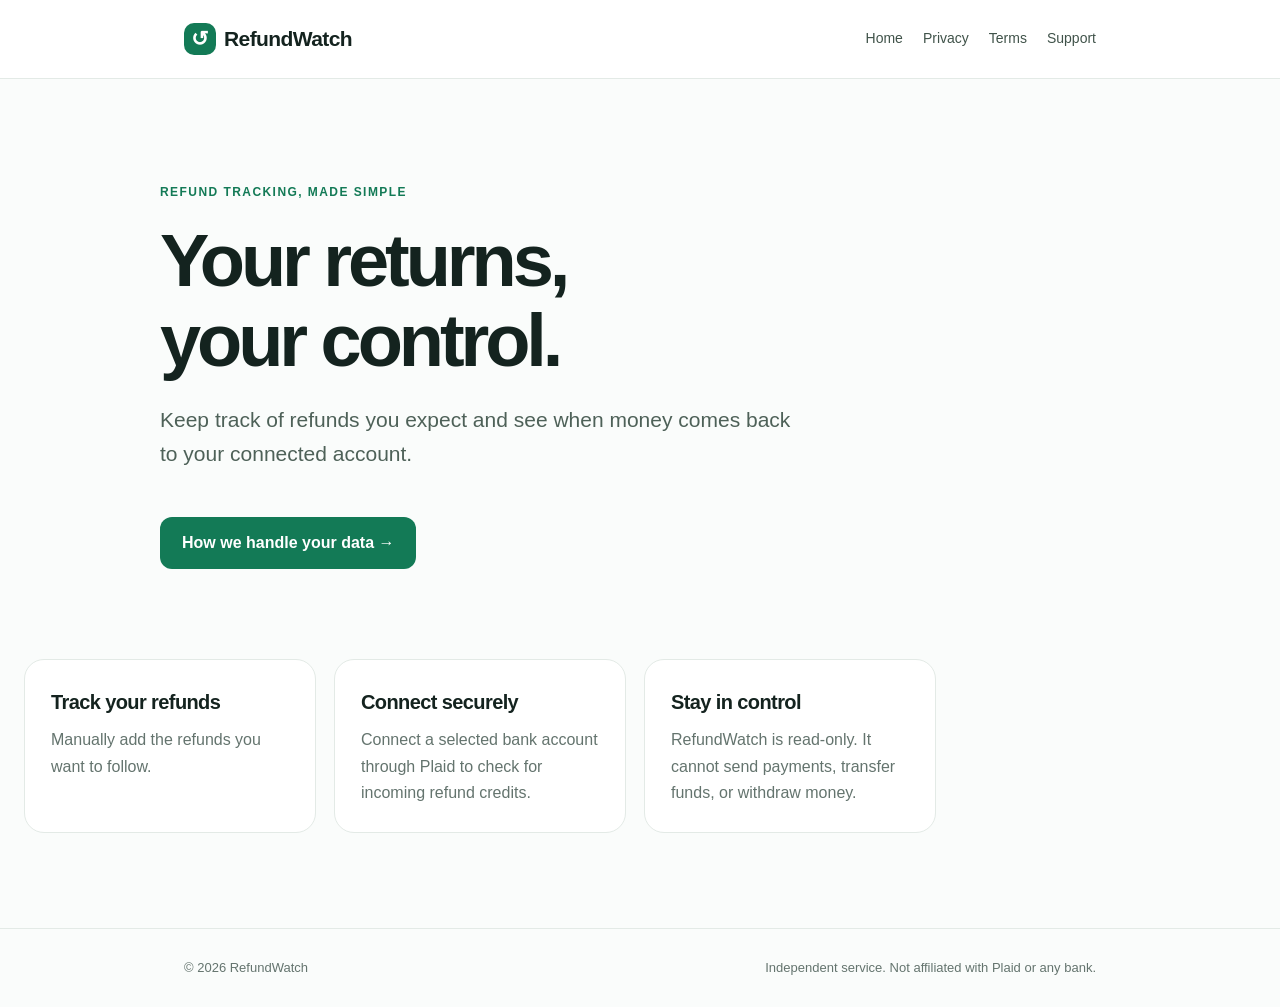
==== index.html @ ef670d80 "Add files via upload Initial RefundWatch website." ====
<!doctype html><html lang="en"><head><meta charset="utf-8"><meta name="viewport" content="width=device-width,initial-scale=1"><meta name="description" content="Track expected refunds and monitor incoming refund credits with RefundWatch."><meta name="theme-color" content="#137a56"><title>Home | RefundWatch</title><link rel="stylesheet" href="styles.css"></head><body><header><nav class="wrap"><a class="brand" href="index.html"><span>↺</span>RefundWatch</a><div class="links"><a href="index.html">Home</a><a href="privacy.html">Privacy</a><a href="terms.html">Terms</a><a href="support.html">Support</a></div></nav></header><main><section class="wrap hero"><div class="eyebrow">Refund tracking, made simple</div><h1>Your returns,<br>your control.</h1><p class="lead">Keep track of refunds you expect and see when money comes back to your connected account.</p><a class="button" href="privacy.html">How we handle your data →</a></section><section class="wrap cards"><article class="card"><h2>Track your refunds</h2><p>Manually add the refunds you want to follow.</p></article><article class="card"><h2>Connect securely</h2><p>Connect a selected bank account through Plaid to check for incoming refund credits.</p></article><article class="card"><h2>Stay in control</h2><p>RefundWatch is read-only. It cannot send payments, transfer funds, or withdraw money.</p></article></section></main><footer><div class="wrap"><span>© 2026 RefundWatch</span><span>Independent service. Not affiliated with Plaid or any bank.</span></div></footer></body></html>
---- styles.css ----
:root{--ink:#14231f;--muted:#64746e;--green:#137a56;--pale:#e8f6ee;--line:#e3eae6}*{box-sizing:border-box}body{margin:0;font-family:-apple-system,BlinkMacSystemFont,"Segoe UI",sans-serif;color:var(--ink);background:#fafcfb;line-height:1.65}a{color:var(--green)}.wrap{max-width:960px;margin:auto;padding:0 24px}header{background:white;border-bottom:1px solid var(--line)}nav{min-height:78px;display:flex;align-items:center;justify-content:space-between;gap:20px;flex-wrap:wrap}.brand{font-size:21px;font-weight:800;text-decoration:none;color:var(--ink);letter-spacing:-.6px}.brand span{display:inline-flex;width:32px;height:32px;align-items:center;justify-content:center;border-radius:10px;background:var(--green);color:white;margin-right:8px}nav .links{display:flex;gap:20px;flex-wrap:wrap}nav .links a{font-size:14px;text-decoration:none;color:#40534a}nav .links a:hover{text-decoration:underline}.hero{padding:104px 0 90px}.eyebrow{color:var(--green);font-weight:700;letter-spacing:.12em;font-size:12px;text-transform:uppercase}h1{font-size:clamp(42px,7vw,74px);letter-spacing:-.055em;line-height:1.08;margin:18px 0 22px}h2{font-size:25px;letter-spacing:-.03em;margin:36px 0 10px}.lead{font-size:21px;color:#4e6158;max-width:650px}.button{display:inline-block;margin-top:24px;background:var(--green);color:white;text-decoration:none;padding:13px 22px;border-radius:12px;font-weight:650}.cards{display:grid;grid-template-columns:repeat(3,1fr);gap:18px;margin:0 0 95px}.card{background:white;border:1px solid var(--line);border-radius:20px;padding:26px}.card h2{font-size:20px;margin:0 0 8px}.card p{color:var(--muted);margin:0}.content{max-width:760px;padding-top:65px;padding-bottom:100px}.content h1{font-size:clamp(38px,5vw,55px)}.content p,.content li{color:#40534a}.note{border-left:4px solid var(--green);background:var(--pale);padding:15px 18px;border-radius:0 12px 12px 0}footer{border-top:1px solid var(--line);padding:28px 0;color:var(--muted);font-size:13px}footer .wrap{display:flex;justify-content:space-between;gap:16px;flex-wrap:wrap}@media(max-width:650px){.hero{padding:70px 0}.cards{grid-template-columns:1fr;margin-bottom:60px}nav{padding:16px 0}.content{padding-top:40px}}
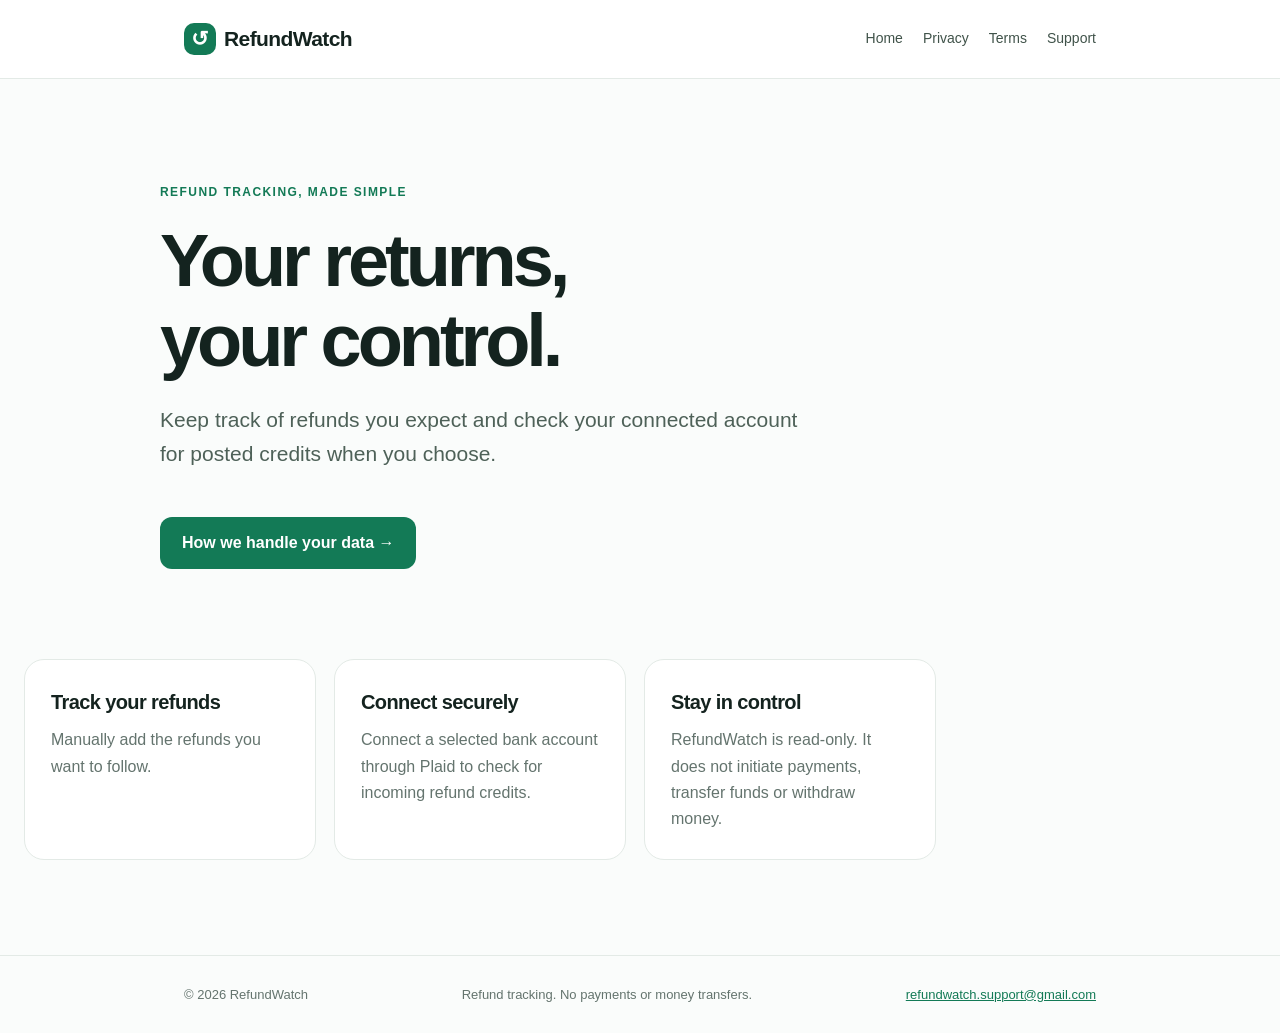
==== commit 89e5fa52: "Prepare reviewed RefundWatch privacy, terms and support pages Preserve the static website design, cl" ====
--- a/index.html
+++ b/index.html
@@ -1 +1,40 @@
-<!doctype html><html lang="en"><head><meta charset="utf-8"><meta name="viewport" content="width=device-width,initial-scale=1"><meta name="description" content="Track expected refunds and monitor incoming refund credits with RefundWatch."><meta name="theme-color" content="#137a56"><title>Home | RefundWatch</title><link rel="stylesheet" href="styles.css"></head><body><header><nav class="wrap"><a class="brand" href="index.html"><span>↺</span>RefundWatch</a><div class="links"><a href="index.html">Home</a><a href="privacy.html">Privacy</a><a href="terms.html">Terms</a><a href="support.html">Support</a></div></nav></header><main><section class="wrap hero"><div class="eyebrow">Refund tracking, made simple</div><h1>Your returns,<br>your control.</h1><p class="lead">Keep track of refunds you expect and see when money comes back to your connected account.</p><a class="button" href="privacy.html">How we handle your data →</a></section><section class="wrap cards"><article class="card"><h2>Track your refunds</h2><p>Manually add the refunds you want to follow.</p></article><article class="card"><h2>Connect securely</h2><p>Connect a selected bank account through Plaid to check for incoming refund credits.</p></article><article class="card"><h2>Stay in control</h2><p>RefundWatch is read-only. It cannot send payments, transfer funds, or withdraw money.</p></article></section></main><footer><div class="wrap"><span>© 2026 RefundWatch</span><span>Independent service. Not affiliated with Plaid or any bank.</span></div></footer></body></html>+<!doctype html>
+<html lang="en">
+<head>
+  <meta charset="utf-8">
+  <meta name="viewport" content="width=device-width,initial-scale=1">
+  <meta name="description" content="Track refunds you register and check connected accounts for posted credits with RefundWatch.">
+  <meta name="theme-color" content="#137a56">
+  <title>Home | RefundWatch</title>
+  <link rel="stylesheet" href="styles.css">
+</head>
+<body>
+  <a class="skip-link" href="#main">Skip to content</a>
+  <header>
+    <nav class="wrap" aria-label="Main navigation">
+      <a class="brand" href="index.html"><span aria-hidden="true">↺</span>RefundWatch</a>
+      <div class="links"><a href="index.html" aria-current="page">Home</a> <a href="privacy.html">Privacy</a> <a href="terms.html">Terms</a> <a href="support.html">Support</a></div>
+    </nav>
+  </header>
+  <main id="main" tabindex="-1">
+    <section class="wrap hero">
+      <div class="eyebrow">Refund tracking, made simple</div>
+      <h1>Your returns,<br>your control.</h1>
+      <p class="lead">Keep track of refunds you expect and check your connected account for posted credits when you choose.</p>
+      <a class="button" href="privacy.html">How we handle your data →</a>
+    </section>
+    <section class="wrap cards">
+      <article class="card"><h2>Track your refunds</h2><p>Manually add the refunds you want to follow.</p></article>
+      <article class="card"><h2>Connect securely</h2><p>Connect a selected bank account through Plaid to check for incoming refund credits.</p></article>
+      <article class="card"><h2>Stay in control</h2><p>RefundWatch is read-only. It does not initiate payments, transfer funds or withdraw money.</p></article>
+    </section>
+  </main>
+  <footer>
+    <div class="wrap">
+      <span>© 2026 RefundWatch</span>
+      <span>Refund tracking. No payments or money transfers.</span>
+      <a href="mailto:refundwatch.support@gmail.com">refundwatch.support@gmail.com</a>
+    </div>
+  </footer>
+</body>
+</html>
--- a/styles.css
+++ b/styles.css
@@ -1 +1,6 @@
- :root{--ink:#14231f;--muted:#64746e;--green:#137a56;--pale:#e8f6ee;--line:#e3eae6}*{box-sizing:border-box}body{margin:0;font-family:-apple-system,BlinkMacSystemFont,"Segoe UI",sans-serif;color:var(--ink);background:#fafcfb;line-height:1.65}a{color:var(--green)}.wrap{max-width:960px;margin:auto;padding:0 24px}header{background:white;border-bottom:1px solid var(--line)}nav{min-height:78px;display:flex;align-items:center;justify-content:space-between;gap:20px;flex-wrap:wrap}.brand{font-size:21px;font-weight:800;text-decoration:none;color:var(--ink);letter-spacing:-.6px}.brand span{display:inline-flex;width:32px;height:32px;align-items:center;justify-content:center;border-radius:10px;background:var(--green);color:white;margin-right:8px}nav .links{display:flex;gap:20px;flex-wrap:wrap}nav .links a{font-size:14px;text-decoration:none;color:#40534a}nav .links a:hover{text-decoration:underline}.hero{padding:104px 0 90px}.eyebrow{color:var(--green);font-weight:700;letter-spacing:.12em;font-size:12px;text-transform:uppercase}h1{font-size:clamp(42px,7vw,74px);letter-spacing:-.055em;line-height:1.08;margin:18px 0 22px}h2{font-size:25px;letter-spacing:-.03em;margin:36px 0 10px}.lead{font-size:21px;color:#4e6158;max-width:650px}.button{display:inline-block;margin-top:24px;background:var(--green);color:white;text-decoration:none;padding:13px 22px;border-radius:12px;font-weight:650}.cards{display:grid;grid-template-columns:repeat(3,1fr);gap:18px;margin:0 0 95px}.card{background:white;border:1px solid var(--line);border-radius:20px;padding:26px}.card h2{font-size:20px;margin:0 0 8px}.card p{color:var(--muted);margin:0}.content{max-width:760px;padding-top:65px;padding-bottom:100px}.content h1{font-size:clamp(38px,5vw,55px)}.content p,.content li{color:#40534a}.note{border-left:4px solid var(--green);background:var(--pale);padding:15px 18px;border-radius:0 12px 12px 0}footer{border-top:1px solid var(--line);padding:28px 0;color:var(--muted);font-size:13px}footer .wrap{display:flex;justify-content:space-between;gap:16px;flex-wrap:wrap}@media(max-width:650px){.hero{padding:70px 0}.cards{grid-template-columns:1fr;margin-bottom:60px}nav{padding:16px 0}.content{padding-top:40px}}+ :root{--ink:#14231f;--muted:#64746e;--green:#137a56;--pale:#e8f6ee;--line:#e3eae6}*{box-sizing:border-box}body{margin:0;font-family:-apple-system,BlinkMacSystemFont,"Segoe UI",sans-serif;color:var(--ink);background:#fafcfb;line-height:1.65}a{color:var(--green)}.wrap{max-width:960px;margin:auto;padding:0 24px}header{background:white;border-bottom:1px solid var(--line)}nav{min-height:78px;display:flex;align-items:center;justify-content:space-between;gap:20px;flex-wrap:wrap}.brand{font-size:21px;font-weight:800;text-decoration:none;color:var(--ink);letter-spacing:-.6px}.brand span{display:inline-flex;width:32px;height:32px;align-items:center;justify-content:center;border-radius:10px;background:var(--green);color:white;margin-right:8px}nav .links{display:flex;gap:20px;flex-wrap:wrap}nav .links a{font-size:14px;text-decoration:none;color:#40534a}nav .links a:hover{text-decoration:underline}.hero{padding:104px 0 90px}.eyebrow{color:var(--green);font-weight:700;letter-spacing:.12em;font-size:12px;text-transform:uppercase}h1{font-size:clamp(42px,7vw,74px);letter-spacing:-.055em;line-height:1.08;margin:18px 0 22px}h2{font-size:25px;letter-spacing:-.03em;margin:36px 0 10px}.lead{font-size:21px;color:#4e6158;max-width:650px}.button{display:inline-block;margin-top:24px;background:var(--green);color:white;text-decoration:none;padding:13px 22px;border-radius:12px;font-weight:650}.cards{display:grid;grid-template-columns:repeat(3,1fr);gap:18px;margin:0 0 95px}.card{background:white;border:1px solid var(--line);border-radius:20px;padding:26px}.card h2{font-size:20px;margin:0 0 8px}.card p{color:var(--muted);margin:0}.content{max-width:760px;padding-top:65px;padding-bottom:100px}.content h1{font-size:clamp(38px,5vw,55px)}.content p,.content li{color:#40534a}.note{border-left:4px solid var(--green);background:var(--pale);padding:15px 18px;border-radius:0 12px 12px 0}footer{border-top:1px solid var(--line);padding:28px 0;color:var(--muted);font-size:13px}footer .wrap{display:flex;justify-content:space-between;gap:16px;flex-wrap:wrap}@media(max-width:650px){.hero{padding:70px 0}.cards{grid-template-columns:1fr;margin-bottom:60px}nav{padding:16px 0}.content{padding-top:40px}}
+/* Keyboard access and long legal-page links; existing visual design is preserved. */
+a:focus-visible{outline:3px solid var(--green);outline-offset:4px}
+.skip-link{position:absolute;top:12px;left:12px;transform:translateY(-200%);background:white;color:var(--ink);padding:8px 16px;z-index:10}
+.skip-link:focus{transform:none}
+.content,a[href^="mailto:"]{overflow-wrap:anywhere}
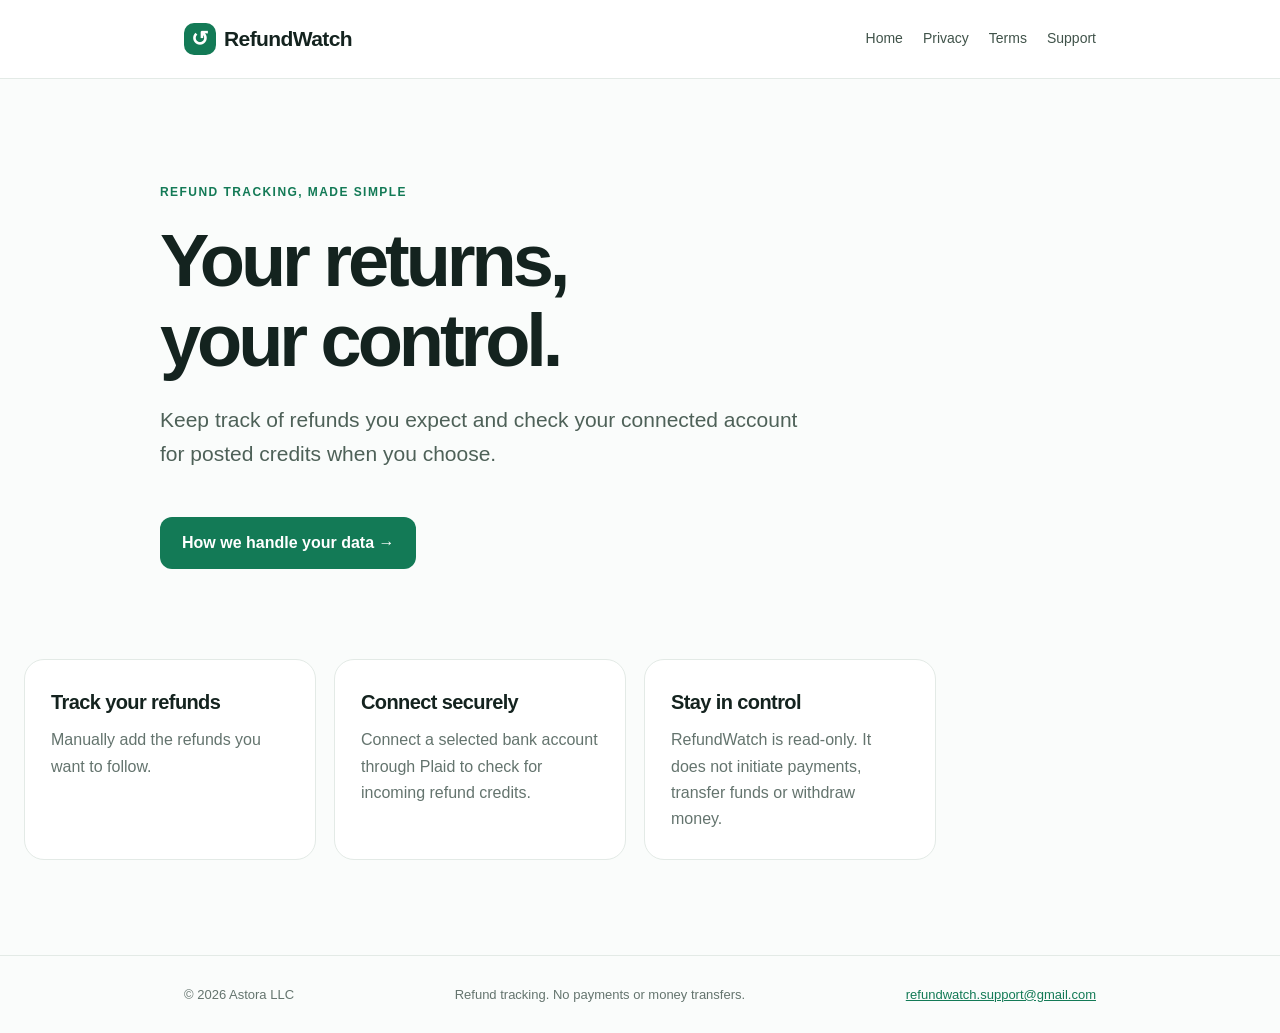
==== commit d3f08cd3: "Legal pages: name Astora LLC as operator and describe deletion-marker expiry Replace Livapo LLC with" ====
--- a/index.html
+++ b/index.html
@@ -31,7 +31,7 @@
   </main>
   <footer>
     <div class="wrap">
-      <span>© 2026 RefundWatch</span>
+      <span>© 2026 Astora LLC</span>
       <span>Refund tracking. No payments or money transfers.</span>
       <a href="mailto:refundwatch.support@gmail.com">refundwatch.support@gmail.com</a>
     </div>
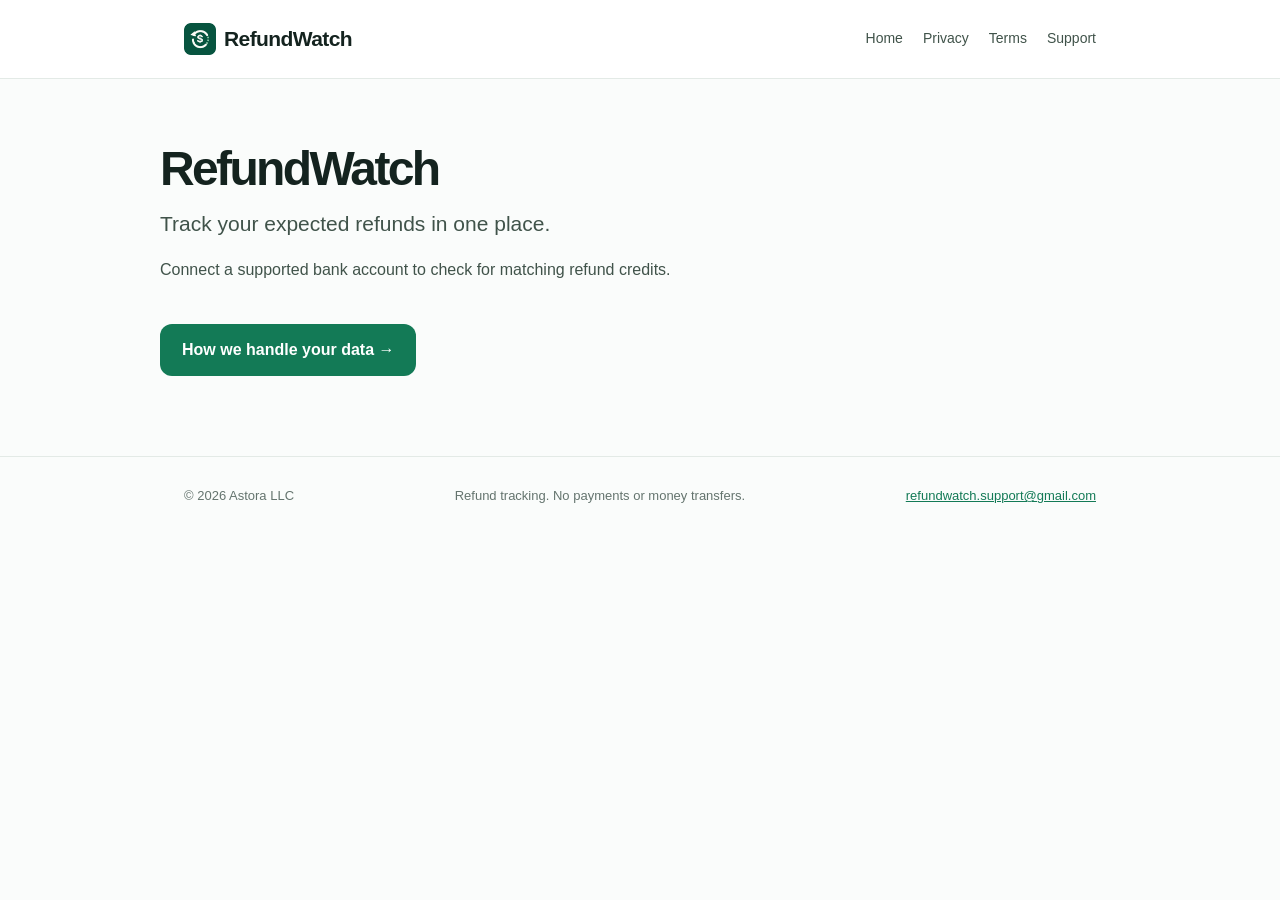
==== commit 89e492f0: "RW-6: Final website release cleanup - Replace placeholder brand glyph with the approved Figma AppIco" ====
--- a/index.html
+++ b/index.html
@@ -12,21 +12,16 @@
   <a class="skip-link" href="#main">Skip to content</a>
   <header>
     <nav class="wrap" aria-label="Main navigation">
-      <a class="brand" href="index.html"><span aria-hidden="true">↺</span>RefundWatch</a>
+      <a class="brand" href="index.html"><img src="assets/refundwatch-logo.png" alt="" width="32" height="32">RefundWatch</a>
       <div class="links"><a href="index.html" aria-current="page">Home</a> <a href="privacy.html">Privacy</a> <a href="terms.html">Terms</a> <a href="support.html">Support</a></div>
     </nav>
   </header>
   <main id="main" tabindex="-1">
-    <section class="wrap hero">
-      <div class="eyebrow">Refund tracking, made simple</div>
-      <h1>Your returns,<br>your control.</h1>
-      <p class="lead">Keep track of refunds you expect and check your connected account for posted credits when you choose.</p>
+    <section class="wrap intro">
+      <h1>RefundWatch</h1>
+      <p class="lead">Track your expected refunds in one place.</p>
+      <p>Connect a supported bank account to check for matching refund credits.</p>
       <a class="button" href="privacy.html">How we handle your data →</a>
-    </section>
-    <section class="wrap cards">
-      <article class="card"><h2>Track your refunds</h2><p>Manually add the refunds you want to follow.</p></article>
-      <article class="card"><h2>Connect securely</h2><p>Connect a selected bank account through Plaid to check for incoming refund credits.</p></article>
-      <article class="card"><h2>Stay in control</h2><p>RefundWatch is read-only. It does not initiate payments, transfer funds or withdraw money.</p></article>
     </section>
   </main>
   <footer>
--- a/styles.css
+++ b/styles.css
@@ -1,4 +1,4 @@
- :root{--ink:#14231f;--muted:#64746e;--green:#137a56;--pale:#e8f6ee;--line:#e3eae6}*{box-sizing:border-box}body{margin:0;font-family:-apple-system,BlinkMacSystemFont,"Segoe UI",sans-serif;color:var(--ink);background:#fafcfb;line-height:1.65}a{color:var(--green)}.wrap{max-width:960px;margin:auto;padding:0 24px}header{background:white;border-bottom:1px solid var(--line)}nav{min-height:78px;display:flex;align-items:center;justify-content:space-between;gap:20px;flex-wrap:wrap}.brand{font-size:21px;font-weight:800;text-decoration:none;color:var(--ink);letter-spacing:-.6px}.brand span{display:inline-flex;width:32px;height:32px;align-items:center;justify-content:center;border-radius:10px;background:var(--green);color:white;margin-right:8px}nav .links{display:flex;gap:20px;flex-wrap:wrap}nav .links a{font-size:14px;text-decoration:none;color:#40534a}nav .links a:hover{text-decoration:underline}.hero{padding:104px 0 90px}.eyebrow{color:var(--green);font-weight:700;letter-spacing:.12em;font-size:12px;text-transform:uppercase}h1{font-size:clamp(42px,7vw,74px);letter-spacing:-.055em;line-height:1.08;margin:18px 0 22px}h2{font-size:25px;letter-spacing:-.03em;margin:36px 0 10px}.lead{font-size:21px;color:#4e6158;max-width:650px}.button{display:inline-block;margin-top:24px;background:var(--green);color:white;text-decoration:none;padding:13px 22px;border-radius:12px;font-weight:650}.cards{display:grid;grid-template-columns:repeat(3,1fr);gap:18px;margin:0 0 95px}.card{background:white;border:1px solid var(--line);border-radius:20px;padding:26px}.card h2{font-size:20px;margin:0 0 8px}.card p{color:var(--muted);margin:0}.content{max-width:760px;padding-top:65px;padding-bottom:100px}.content h1{font-size:clamp(38px,5vw,55px)}.content p,.content li{color:#40534a}.note{border-left:4px solid var(--green);background:var(--pale);padding:15px 18px;border-radius:0 12px 12px 0}footer{border-top:1px solid var(--line);padding:28px 0;color:var(--muted);font-size:13px}footer .wrap{display:flex;justify-content:space-between;gap:16px;flex-wrap:wrap}@media(max-width:650px){.hero{padding:70px 0}.cards{grid-template-columns:1fr;margin-bottom:60px}nav{padding:16px 0}.content{padding-top:40px}}
+ :root{--ink:#14231f;--muted:#64746e;--green:#137a56;--pale:#e8f6ee;--line:#e3eae6}*{box-sizing:border-box}body{margin:0;font-family:-apple-system,BlinkMacSystemFont,"Segoe UI",sans-serif;color:var(--ink);background:#fafcfb;line-height:1.65}a{color:var(--green)}.wrap{max-width:960px;margin:auto;padding:0 24px}header{background:white;border-bottom:1px solid var(--line)}nav{min-height:78px;display:flex;align-items:center;justify-content:space-between;gap:20px;flex-wrap:wrap}.brand{font-size:21px;font-weight:800;text-decoration:none;color:var(--ink);letter-spacing:-.6px}.brand{display:inline-flex;align-items:center}.brand img{width:32px;height:32px;margin-right:8px;flex:none}nav .links{display:flex;gap:20px;flex-wrap:wrap}nav .links a{font-size:14px;text-decoration:none;color:#40534a}nav .links a:hover{text-decoration:underline}.hero{padding:104px 0 90px}.eyebrow{color:var(--green);font-weight:700;letter-spacing:.12em;font-size:12px;text-transform:uppercase}h1{font-size:clamp(42px,7vw,74px);letter-spacing:-.055em;line-height:1.08;margin:18px 0 22px}h2{font-size:25px;letter-spacing:-.03em;margin:36px 0 10px}.lead{font-size:21px;color:#4e6158;max-width:650px}.button{display:inline-block;margin-top:24px;background:var(--green);color:white;text-decoration:none;padding:13px 22px;border-radius:12px;font-weight:650}.cards{display:grid;grid-template-columns:repeat(3,1fr);gap:18px;margin:0 0 95px}.card{background:white;border:1px solid var(--line);border-radius:20px;padding:26px}.card h2{font-size:20px;margin:0 0 8px}.card p{color:var(--muted);margin:0}.content{max-width:760px;padding-top:65px;padding-bottom:100px}.content h1{font-size:clamp(38px,5vw,55px)}.content p,.content li{color:#40534a}.note{border-left:4px solid var(--green);background:var(--pale);padding:15px 18px;border-radius:0 12px 12px 0}footer{border-top:1px solid var(--line);padding:28px 0;color:var(--muted);font-size:13px}footer .wrap{display:flex;justify-content:space-between;gap:16px;flex-wrap:wrap}.intro{padding:64px 0 80px}.intro h1{font-size:clamp(34px,5vw,48px);margin:0 0 12px}.intro .lead{margin:0 0 8px}.intro p{color:#40534a}@media(max-width:650px){.intro{padding:40px 0 56px}.hero{padding:70px 0}.cards{grid-template-columns:1fr;margin-bottom:60px}nav{padding:16px 0}.content{padding-top:40px}}
 /* Keyboard access and long legal-page links; existing visual design is preserved. */
 a:focus-visible{outline:3px solid var(--green);outline-offset:4px}
 .skip-link{position:absolute;top:12px;left:12px;transform:translateY(-200%);background:white;color:var(--ink);padding:8px 16px;z-index:10}
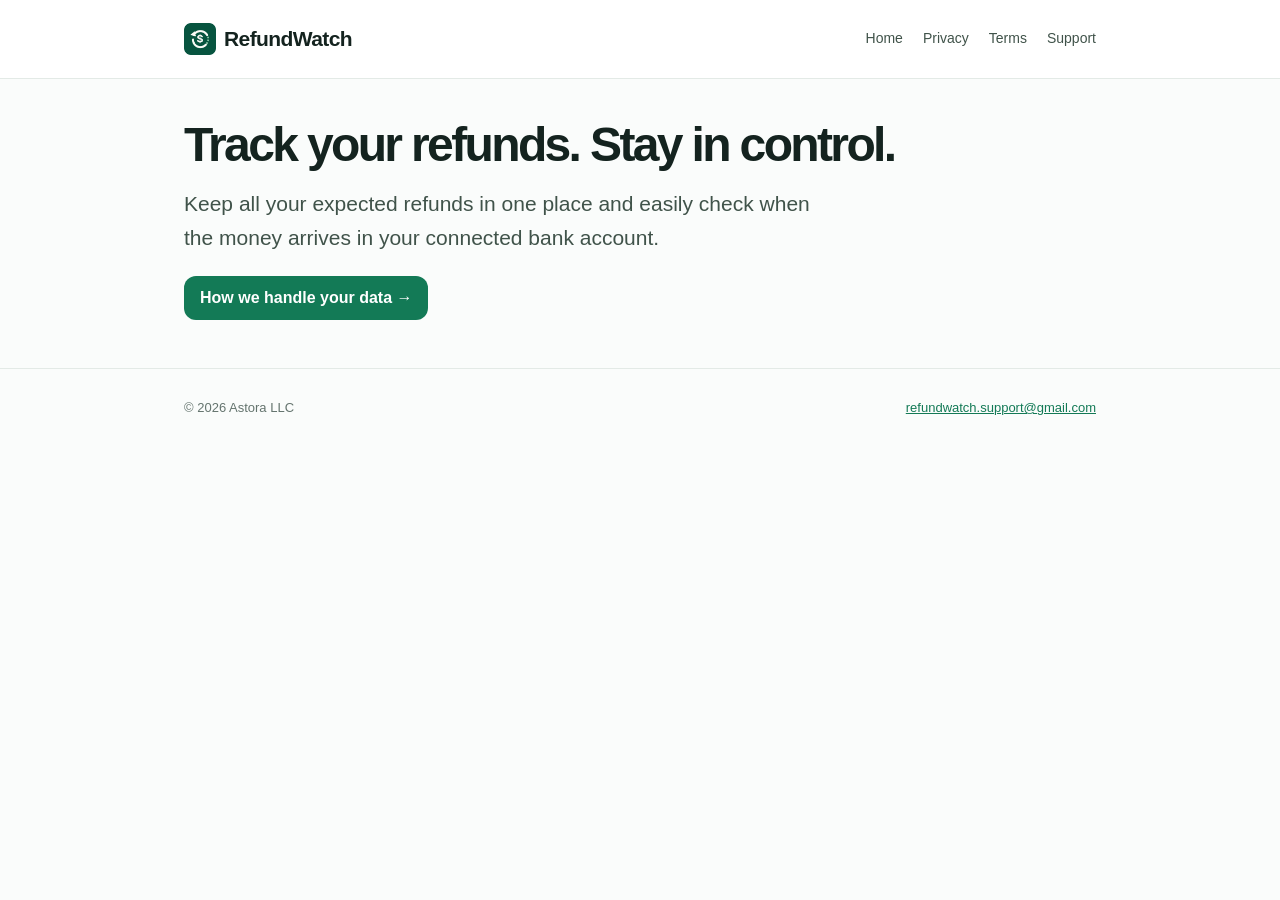
==== commit 530d119c: "RW-6: Final homepage UI cleanup - Remove the "Refund tracking. No payments or money transfers." foot" ====
--- a/index.html
+++ b/index.html
@@ -18,16 +18,14 @@
   </header>
   <main id="main" tabindex="-1">
     <section class="wrap intro">
-      <h1>RefundWatch</h1>
-      <p class="lead">Track your expected refunds in one place.</p>
-      <p>Connect a supported bank account to check for matching refund credits.</p>
+      <h1>Track your refunds. Stay in control.</h1>
+      <p class="lead">Keep all your expected refunds in one place and easily check when the money arrives in your connected bank account.</p>
       <a class="button" href="privacy.html">How we handle your data →</a>
     </section>
   </main>
   <footer>
     <div class="wrap">
       <span>© 2026 Astora LLC</span>
-      <span>Refund tracking. No payments or money transfers.</span>
       <a href="mailto:refundwatch.support@gmail.com">refundwatch.support@gmail.com</a>
     </div>
   </footer>
--- a/styles.css
+++ b/styles.css
@@ -1,4 +1,4 @@
- :root{--ink:#14231f;--muted:#64746e;--green:#137a56;--pale:#e8f6ee;--line:#e3eae6}*{box-sizing:border-box}body{margin:0;font-family:-apple-system,BlinkMacSystemFont,"Segoe UI",sans-serif;color:var(--ink);background:#fafcfb;line-height:1.65}a{color:var(--green)}.wrap{max-width:960px;margin:auto;padding:0 24px}header{background:white;border-bottom:1px solid var(--line)}nav{min-height:78px;display:flex;align-items:center;justify-content:space-between;gap:20px;flex-wrap:wrap}.brand{font-size:21px;font-weight:800;text-decoration:none;color:var(--ink);letter-spacing:-.6px}.brand{display:inline-flex;align-items:center}.brand img{width:32px;height:32px;margin-right:8px;flex:none}nav .links{display:flex;gap:20px;flex-wrap:wrap}nav .links a{font-size:14px;text-decoration:none;color:#40534a}nav .links a:hover{text-decoration:underline}.hero{padding:104px 0 90px}.eyebrow{color:var(--green);font-weight:700;letter-spacing:.12em;font-size:12px;text-transform:uppercase}h1{font-size:clamp(42px,7vw,74px);letter-spacing:-.055em;line-height:1.08;margin:18px 0 22px}h2{font-size:25px;letter-spacing:-.03em;margin:36px 0 10px}.lead{font-size:21px;color:#4e6158;max-width:650px}.button{display:inline-block;margin-top:24px;background:var(--green);color:white;text-decoration:none;padding:13px 22px;border-radius:12px;font-weight:650}.cards{display:grid;grid-template-columns:repeat(3,1fr);gap:18px;margin:0 0 95px}.card{background:white;border:1px solid var(--line);border-radius:20px;padding:26px}.card h2{font-size:20px;margin:0 0 8px}.card p{color:var(--muted);margin:0}.content{max-width:760px;padding-top:65px;padding-bottom:100px}.content h1{font-size:clamp(38px,5vw,55px)}.content p,.content li{color:#40534a}.note{border-left:4px solid var(--green);background:var(--pale);padding:15px 18px;border-radius:0 12px 12px 0}footer{border-top:1px solid var(--line);padding:28px 0;color:var(--muted);font-size:13px}footer .wrap{display:flex;justify-content:space-between;gap:16px;flex-wrap:wrap}.intro{padding:64px 0 80px}.intro h1{font-size:clamp(34px,5vw,48px);margin:0 0 12px}.intro .lead{margin:0 0 8px}.intro p{color:#40534a}@media(max-width:650px){.intro{padding:40px 0 56px}.hero{padding:70px 0}.cards{grid-template-columns:1fr;margin-bottom:60px}nav{padding:16px 0}.content{padding-top:40px}}
+ :root{--ink:#14231f;--muted:#64746e;--green:#137a56;--pale:#e8f6ee;--line:#e3eae6}*{box-sizing:border-box}body{margin:0;font-family:-apple-system,BlinkMacSystemFont,"Segoe UI",sans-serif;color:var(--ink);background:#fafcfb;line-height:1.65}a{color:var(--green)}.wrap{max-width:960px;margin:auto;padding:0 24px}header{background:white;border-bottom:1px solid var(--line)}nav{min-height:78px;display:flex;align-items:center;justify-content:space-between;gap:20px;flex-wrap:wrap}.brand{font-size:21px;font-weight:800;text-decoration:none;color:var(--ink);letter-spacing:-.6px}.brand{display:inline-flex;align-items:center}.brand img{width:32px;height:32px;margin-right:8px;flex:none}nav .links{display:flex;gap:20px;flex-wrap:wrap}nav .links a{font-size:14px;text-decoration:none;color:#40534a}nav .links a:hover{text-decoration:underline}.hero{padding:104px 0 90px}.eyebrow{color:var(--green);font-weight:700;letter-spacing:.12em;font-size:12px;text-transform:uppercase}h1{font-size:clamp(42px,7vw,74px);letter-spacing:-.055em;line-height:1.08;margin:18px 0 22px}h2{font-size:25px;letter-spacing:-.03em;margin:36px 0 10px}.lead{font-size:21px;color:#4e6158;max-width:650px}.button{display:inline-block;margin-top:24px;background:var(--green);color:white;text-decoration:none;padding:13px 22px;border-radius:12px;font-weight:650}.cards{display:grid;grid-template-columns:repeat(3,1fr);gap:18px;margin:0 0 95px}.card{background:white;border:1px solid var(--line);border-radius:20px;padding:26px}.card h2{font-size:20px;margin:0 0 8px}.card p{color:var(--muted);margin:0}.content{max-width:760px;padding-top:65px;padding-bottom:100px}.content h1{font-size:clamp(38px,5vw,55px)}.content p,.content li{color:#40534a}.note{border-left:4px solid var(--green);background:var(--pale);padding:15px 18px;border-radius:0 12px 12px 0}footer{border-top:1px solid var(--line);padding:28px 0;color:var(--muted);font-size:13px}footer .wrap{display:flex;justify-content:space-between;gap:16px;flex-wrap:wrap}.intro{padding-block:40px 48px}.intro h1{font-size:clamp(34px,5vw,48px);margin:0 0 16px}.intro .lead{margin:0}.intro .button{margin-top:20px;padding:10px 16px;line-height:1.5}.intro p{color:#40534a}@media(max-width:650px){.intro{padding-block:28px 36px}.hero{padding:70px 0}.cards{grid-template-columns:1fr;margin-bottom:60px}nav{padding-block:16px}.content{padding-top:40px}}
 /* Keyboard access and long legal-page links; existing visual design is preserved. */
 a:focus-visible{outline:3px solid var(--green);outline-offset:4px}
 .skip-link{position:absolute;top:12px;left:12px;transform:translateY(-200%);background:white;color:var(--ink);padding:8px 16px;z-index:10}
